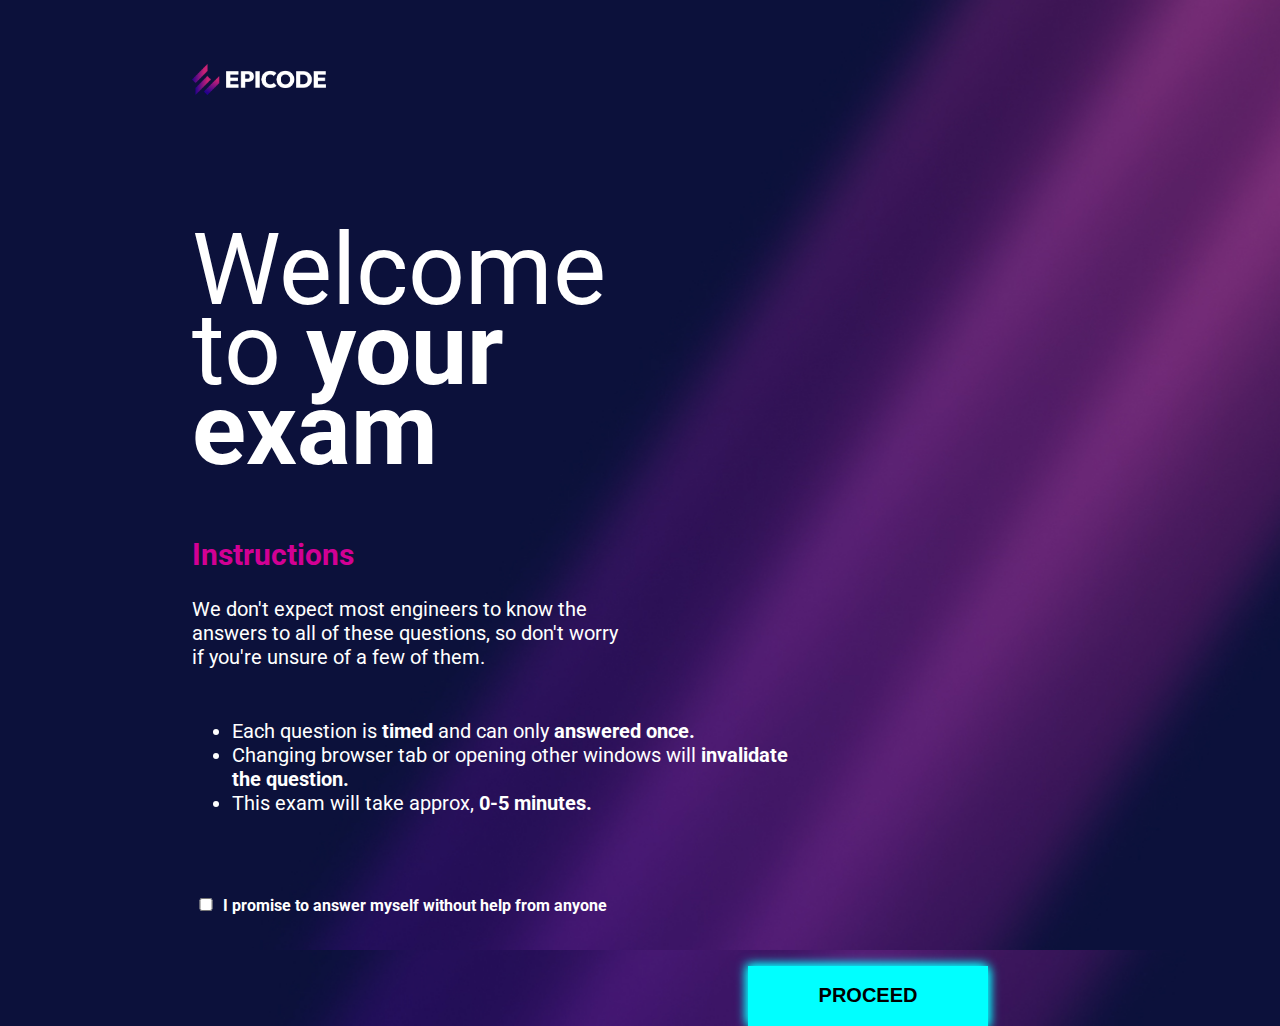
==== index.html @ 9892bd53 "Add files via upload" ====
<!DOCTYPE html>
<html lang="en">

<head>
    <meta charset="UTF-8">
    <meta name="viewport" content="width=device-width, initial-scale=1.0">
    <title>Welcome</title>
    <link rel="preconnect" href="https://fonts.googleapis.com">
    <link rel="preconnect" href="https://fonts.gstatic.com" crossorigin>
    <link
        href="https://fonts.googleapis.com/css2?family=Roboto:ital,wght@0,100;0,300;0,400;0,500;0,700;0,900;1,100;1,300;1,400;1,500;1,700;1,900&display=swap"
        rel="stylesheet">
    <link rel="stylesheet" href="Assets/Css/style.css">
</head>

<body>

    <header id="logo">
        <img src="Assets/Images/epicode_logo.png" alt="Logo Epicode" />
    </header>

    <main>

        <div id="instructions">

            <h1 id="title">Welcome to <b>your exam</b></h1>

            <h2 id="instructionsTitle">Instructions</h2>
            <p id="description">We don't expect most engineers to know the answers to all of these questions, so don't
                worry if you're unsure of a few of them.</p>

            <ul id="instructionList">
                <li>
                    Each question is <b>timed</b> and can only <b>answered once.</b>
                </li>
                <li>
                    Changing browser tab or opening other windows will <b>invalidate the question.</b>
                </li>
                <li>
                    This exam will take approx, <b>0-5 minutes.</b>
                </li>
            </ul>

        </div>

        <div id="proceed">

            <input type="checkbox" id="proceedCheck" required>
            <label for="proceed"><b>I promise to answer myself without help from anyone</b></label>
             <p id="errorProceded">check this field for continue exame</p>
            <button type="button" id="proceedButton">PROCEED</button>

        </div>
    </main>
    <script src="Assets/JS/1Welcome.js"></script>
</body>

</html>
---- Assets/Css/style.css ----
html,
body {
  margin: 0;
  padding: 0;
  box-sizing: border-box;
  background-image: url("../Images/bg.jpg");
  background-size: cover;
  color: white;
  font-family: "Roboto", sans-serif;
}

main,
header {
  width: 70%;
  margin: 0 auto;
}

#logo img {
  width: 15%;
  margin: 4em 0;
}

#instructions {
  width: 70%;
  font-size: 20px;
}

#title {
  font-weight: normal;
  font-size: 5em;
  width: 70%;
  line-height: 0.8em;
}

#instructionsTitle {
  color: #d20094;
}

#description {
  width: 70%;
}

#instructionList {
  margin: 50px 0;
}

#proceed {
  margin-top: 5em;
  width: 100%;
  position: relative;
}

#proceed input {
  cursor: pointer;
  width: 20px;
}

#proceed button {
  float: right;
  width: 12em;
  height: 3em;
  margin-right: 5em;
  font-size: 20px;
  font-weight: bold;
  border: none;
  background-color: #00ffff;
  box-shadow: 2px 2px 10px #00ffff, -2px -2px 10px #00ffff;
}

#errorProceded {
   color:red;
   visibility: hidden;
}

.isDisplay {
   visibility: visible !important;
}
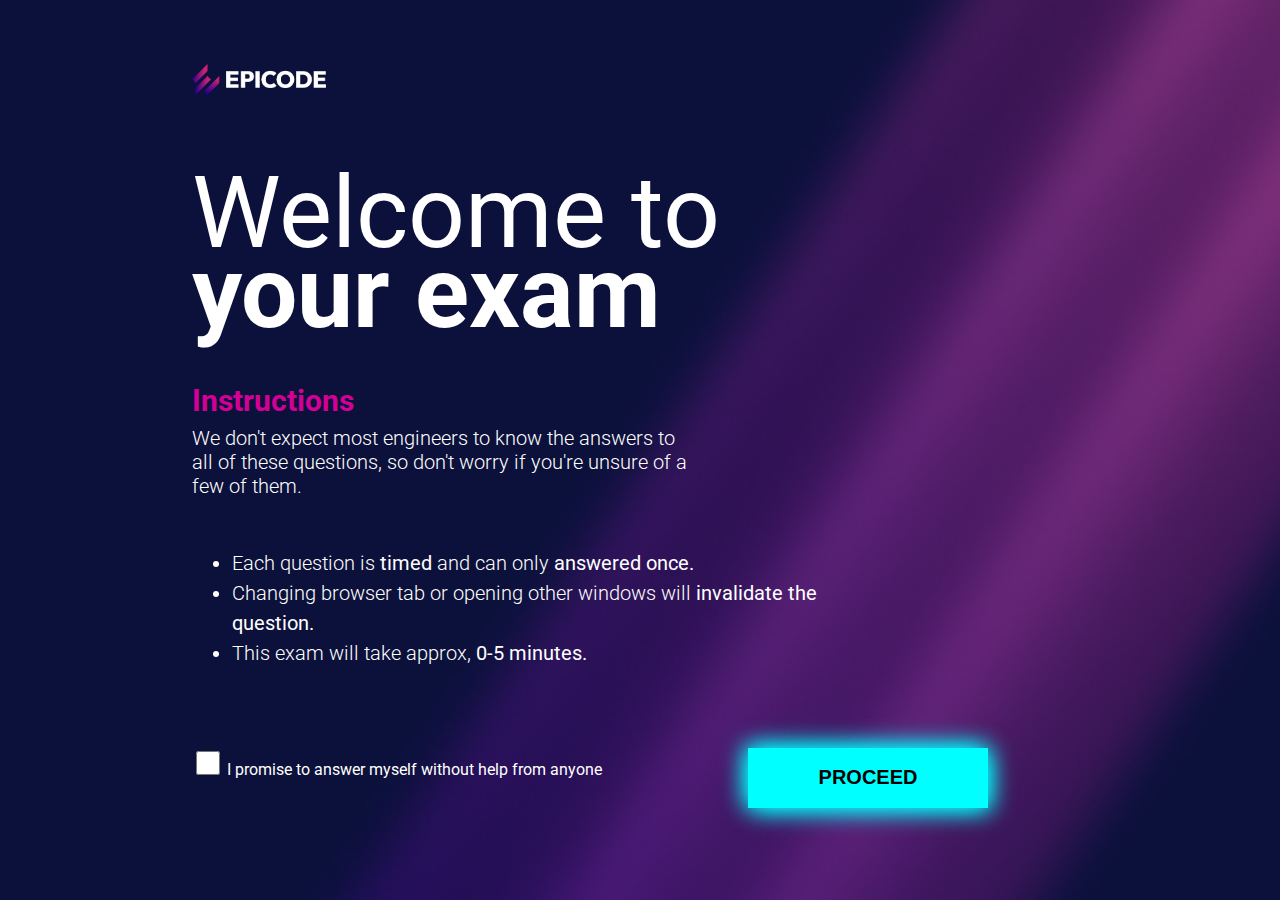
==== commit fa9e0d47: "Add files via upload" ====
--- a/index.html
+++ b/index.html
@@ -10,6 +10,7 @@
     <link
         href="https://fonts.googleapis.com/css2?family=Roboto:ital,wght@0,100;0,300;0,400;0,500;0,700;0,900;1,100;1,300;1,400;1,500;1,700;1,900&display=swap"
         rel="stylesheet">
+        <link rel="icon" href="Assets/Images/icon.jpg">
     <link rel="stylesheet" href="Assets/Css/style.css">
 </head>
 
@@ -23,11 +24,10 @@
 
         <div id="instructions">
 
-            <h1 id="title">Welcome to <b>your exam</b></h1>
+            <h1 id="title">Welcome to <br> <b>your exam</b></h1>
 
             <h2 id="instructionsTitle">Instructions</h2>
-            <p id="description">We don't expect most engineers to know the answers to all of these questions, so don't
-                worry if you're unsure of a few of them.</p>
+            <p id="description">We don't expect most engineers to know the answers to all of these questions, so don't worry if you're unsure of a few of them.</p>
 
             <ul id="instructionList">
                 <li>
@@ -45,14 +45,20 @@
 
         <div id="proceed">
 
-            <input type="checkbox" id="proceedCheck" required>
+            <input type="checkbox" required>
+            <span class="check"></span>
             <label for="proceed"><b>I promise to answer myself without help from anyone</b></label>
-             <p id="errorProceded">check this field for continue exame</p>
-            <button type="button" id="proceedButton">PROCEED</button>
+            
+            <button type="button">PROCEED</button>
 
         </div>
     </main>
-    <script src="Assets/JS/1Welcome.js"></script>
+    <footer>
+        <div>
+
+        </div>
+    </footer>
+
 </body>
 
 </html>--- a/Assets/Css/style.css
+++ b/Assets/Css/style.css
@@ -7,6 +7,7 @@
   background-size: cover;
   color: white;
   font-family: "Roboto", sans-serif;
+  font-weight: 300;
 }
 
 main,
@@ -28,35 +29,44 @@
 #title {
   font-weight: normal;
   font-size: 5em;
-  width: 70%;
   line-height: 0.8em;
+  margin-top: 10px;
 }
 
 #instructionsTitle {
   color: #d20094;
+  line-height: 1px;
 }
 
 #description {
-  width: 70%;
+  width: 80%;
 }
 
 #instructionList {
   margin: 50px 0;
 }
 
+#instructionList li {
+    line-height: 1.5em;
+}
+
 #proceed {
   margin-top: 5em;
   width: 100%;
-  position: relative;
 }
 
-#proceed input {
+input[type='checkbox'] {
   cursor: pointer;
-  width: 20px;
+  font: inherit;
+  width: 1.5em;
+  height: 1.5em;
+  color: transparent;
+  border: 10px solid black;
 }
 
 #proceed button {
   float: right;
+  cursor: pointer;
   width: 12em;
   height: 3em;
   margin-right: 5em;
@@ -64,14 +74,8 @@
   font-weight: bold;
   border: none;
   background-color: #00ffff;
-  box-shadow: 2px 2px 10px #00ffff, -2px -2px 10px #00ffff;
+  box-shadow: 3px 3px 1.2em #00ffff, -3px -3px 1.2em #00ffff;
 }
-
-#errorProceded {
-   color:red;
-   visibility: hidden;
+footer {
+    height: 10vh;
 }
-
-.isDisplay {
-   visibility: visible !important;
-}
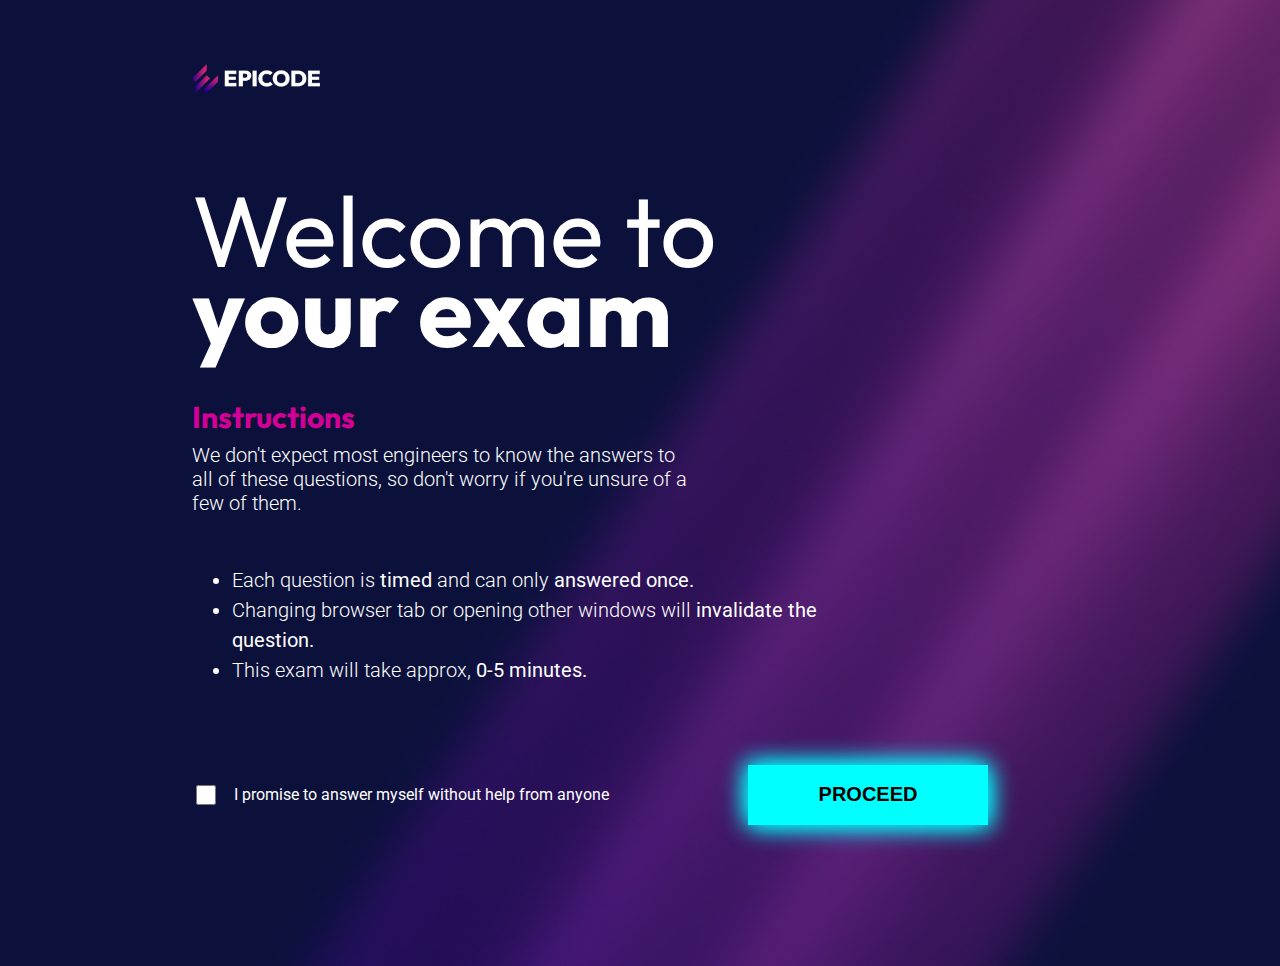
==== commit 7e1b7f95: "Add files via upload" ====
--- a/index.html
+++ b/index.html
@@ -8,9 +8,9 @@
     <link rel="preconnect" href="https://fonts.googleapis.com">
     <link rel="preconnect" href="https://fonts.gstatic.com" crossorigin>
     <link
-        href="https://fonts.googleapis.com/css2?family=Roboto:ital,wght@0,100;0,300;0,400;0,500;0,700;0,900;1,100;1,300;1,400;1,500;1,700;1,900&display=swap"
+        href="https://fonts.googleapis.com/css2?family=Outfit:wght@100..900&family=Roboto:ital,wght@0,100;0,300;0,400;0,500;0,700;0,900;1,100;1,300;1,400;1,500;1,700;1,900&display=swap"
         rel="stylesheet">
-        <link rel="icon" href="Assets/Images/icon.jpg">
+    <link rel="icon" href="Assets/Images/icon.jpg">
     <link rel="stylesheet" href="Assets/Css/style.css">
 </head>
 
@@ -45,20 +45,28 @@
 
         <div id="proceed">
 
-            <input type="checkbox" required>
-            <span class="check"></span>
-            <label for="proceed"><b>I promise to answer myself without help from anyone</b></label>
-            
-            <button type="button">PROCEED</button>
+            <div id="check">
+                <input type="checkbox" id="proceedCheck" required>
+                <label for="proceed"><b>I promise to answer myself without help from anyone</b></label>
+            </div>
+
+            <div>
+                <button type="button" id="proceedButton">PROCEED</button>
+            </div>
 
         </div>
+
+        <p id="errorProceded">Check this field for continue exame</p>
+
     </main>
+
     <footer>
         <div>
 
         </div>
     </footer>
 
+    <script src="Assets/Js/script.js"></script>
 </body>
 
 </html>--- a/Assets/Css/style.css
+++ b/Assets/Css/style.css
@@ -6,7 +6,7 @@
   background-image: url("../Images/bg.jpg");
   background-size: cover;
   color: white;
-  font-family: "Roboto", sans-serif;
+  font-family: "Roboto", serif;
   font-weight: 300;
 }
 
@@ -16,10 +16,22 @@
   margin: 0 auto;
 }
 
+h1,
+h2,
+h3 {
+  font-family: "Outfit", sans-serif;
+}
+
+#logo {
+  height: 20vh;
+}
+
 #logo img {
-  width: 15%;
+  width: 10vw;
   margin: 4em 0;
 }
+
+/* ----- Welcome page ----- */
 
 #instructions {
   width: 70%;
@@ -47,7 +59,7 @@
 }
 
 #instructionList li {
-    line-height: 1.5em;
+  line-height: 1.5em;
 }
 
 #proceed {
@@ -55,13 +67,21 @@
   width: 100%;
 }
 
-input[type='checkbox'] {
-  cursor: pointer;
-  font: inherit;
+#proceed,
+#check {
+  display: flex;
+  align-items: center;
+  justify-content: space-between;
+}
+
+input[type="checkbox"] {
+  cursor: pointer;
   width: 1.5em;
   height: 1.5em;
-  color: transparent;
-  border: 10px solid black;
+}
+
+#check label {
+  margin-left: 15px;
 }
 
 #proceed button {
@@ -76,6 +96,203 @@
   background-color: #00ffff;
   box-shadow: 3px 3px 1.2em #00ffff, -3px -3px 1.2em #00ffff;
 }
+
+#errorProceded {
+  color: red;
+  visibility: hidden;
+}
+
+.isDisplay {
+  visibility: visible !important;
+}
+
 footer {
-    height: 10vh;
-}
+  height: 10vh;
+}
+
+/* ----- Exam page ----- */
+
+#timer {
+  float: right;
+}
+
+.c-countdown-wrapper {
+  width: 7vw;
+  height: 11vh;
+  font-size: xxx-large;
+   word-wrap: normal; 
+  float: right;
+  margin-bottom: 1em;
+  align-content: center;
+}
+
+#exam,
+#questionNumber {
+  text-align: center;
+}
+
+#question {
+  font-size: 3.5em;
+  font-weight: normal;
+  margin-bottom: 1.5em;
+}
+
+#timer {
+  font-weight: bold;
+}
+
+.option {
+  min-width: 450px;
+  height: 5em;
+  margin: 2em;
+  border: transparent;
+  border-radius: 40px;
+  box-shadow: 3px -1px 3px white, -2px -2px 3px white;
+  background-color: rgb(255, 255, 255, 10%);
+  color: white;
+  font-size: 1em;
+}
+
+.option:hover {
+  background-color: #d20094;
+}
+
+#questionNumber {
+  margin-top: 3em;
+  font-weight: 400;
+  font-size: 1.5em;
+}
+
+/* ----- Result page ----- */
+
+#results {
+  text-align: center;
+  height: 75vh;
+  font-size: 2em;
+  font-family: "Outfit", sans-serif;
+}
+
+#results h1 {
+  margin: 0;
+}
+
+#summary {
+    margin-top: 0;
+    margin-bottom: 20px;
+}
+
+#results section {
+  display: flex;
+  justify-content: space-between;
+  align-items: center;
+  font-size: 2em;
+  height: 50vh;
+}
+
+#correct, #wrong {
+    line-height: 0;
+}
+
+#correct {
+    text-align: left;
+}
+
+#wrong{
+    text-align: right;
+}
+
+#percentageCorrect, #percentageWrong{
+    font-weight: bold;
+}
+
+#questionsCorrect, #questionsWrong {
+    font-size: 0.4em;
+}
+
+#rate {
+  margin: 2em;
+  width: 180px;
+  height: 60px;
+  background-color: transparent;
+  border: 2px solid white;
+  color: white;
+  font-weight: bold;
+  font-size: 0.5em;
+  cursor: pointer;
+}
+
+/* ----- Feedback page ----- */
+
+#feedback {
+  text-align: center;
+  font-size: 1.5em;
+  width: 60%;
+  font-family: "Outfit", sans-serif;
+}
+
+#feedbackTitle {
+  font-size: 2em;
+  font-family: "Roboto", serif;
+}
+
+#stars {
+  margin: 3em 0 4em 0;
+}
+
+#star {
+  cursor: pointer;
+  margin: 5px;
+}
+
+#feedback input {
+  background-color: transparent;
+  border: none;
+  border-bottom: 2px solid #d20094;
+  width: 80%;
+  height: 40px;
+  font-size: 1em;
+  padding-left: 30px;
+  color: white;
+}
+
+#feedback button {
+  cursor: pointer;
+  width: 12em;
+  height: 3em;
+  margin-top: 5%;
+  font-size: 20px;
+  font-weight: bold;
+  border: none;
+  background-color: #00ffff;
+  box-shadow: 3px 3px 1.2em #00ffff, -3px -3px 1.2em #00ffff;
+}
+
+#question button {
+  float: right;
+  cursor: pointer;
+  width: 12em;
+  height: 3em;
+  margin-right: 5em;
+  font-size: 20px;
+  font-weight: bold;
+  border: none;
+  background-color: #00ffff;
+  box-shadow: 3px 3px 1.2em #00ffff, -3px -3px 1.2em #00ffff;
+}
+
+#answerConfirm {
+  float: right;
+  cursor: pointer;
+  width: 12em;
+  height: 3em;
+  margin-right: 5em;
+  font-size: 20px;
+  font-weight: bold;
+  border: none;
+  background-color: #00ffff;
+  box-shadow: 3px 3px 1.2em #00ffff, -3px -3px 1.2em #00ffff;
+}
+
+.selected {
+  box-shadow: 3px 3px 1.2em #3d0e44, -3px -3px 1.2em #3d0e44;
+}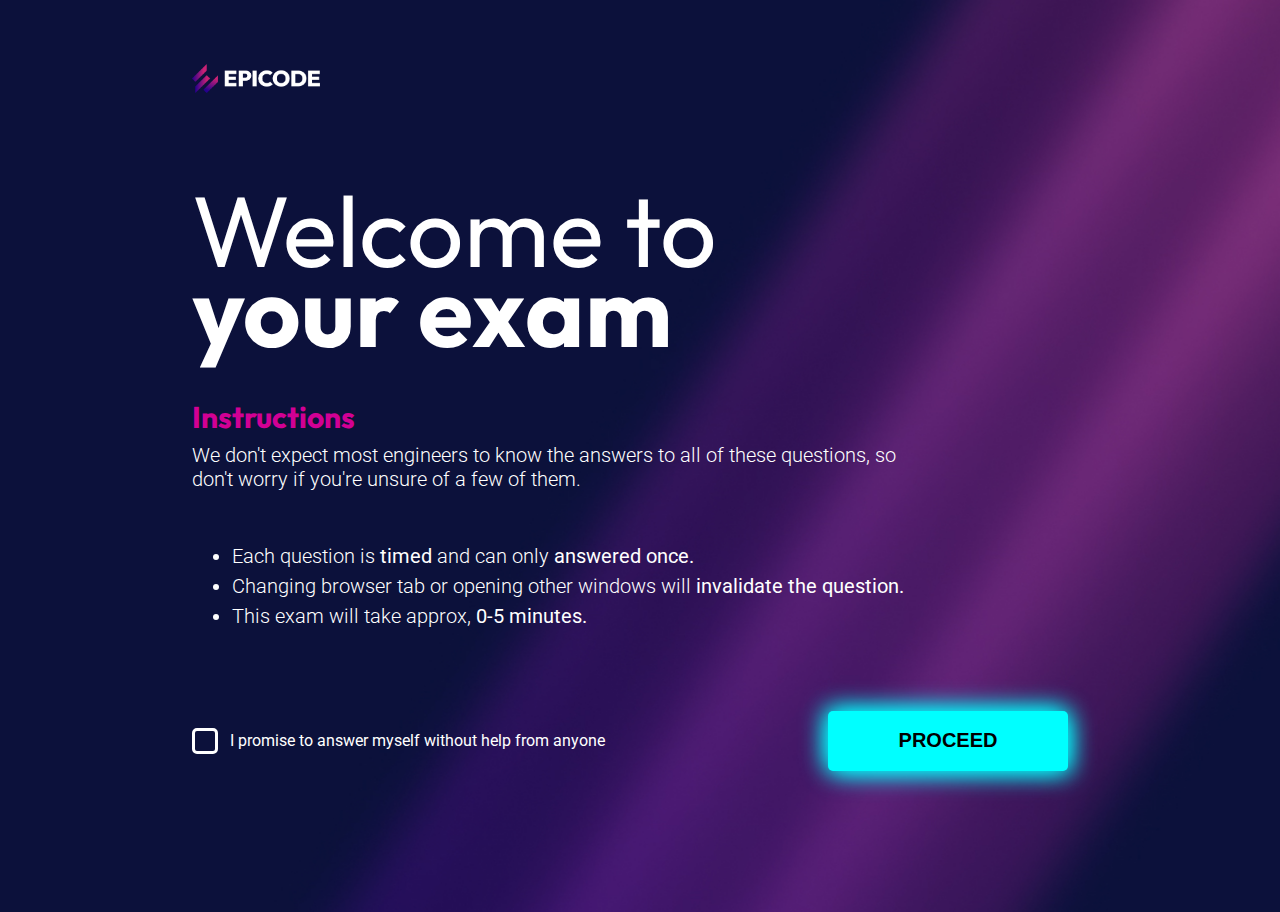
==== commit 90fcc2df: "Add files via upload" ====
--- a/index.html
+++ b/index.html
@@ -1,72 +1,78 @@
-<!DOCTYPE html>
-<html lang="en">
-
-<head>
-    <meta charset="UTF-8">
-    <meta name="viewport" content="width=device-width, initial-scale=1.0">
-    <title>Welcome</title>
-    <link rel="preconnect" href="https://fonts.googleapis.com">
-    <link rel="preconnect" href="https://fonts.gstatic.com" crossorigin>
-    <link
-        href="https://fonts.googleapis.com/css2?family=Outfit:wght@100..900&family=Roboto:ital,wght@0,100;0,300;0,400;0,500;0,700;0,900;1,100;1,300;1,400;1,500;1,700;1,900&display=swap"
-        rel="stylesheet">
-    <link rel="icon" href="Assets/Images/icon.jpg">
-    <link rel="stylesheet" href="Assets/Css/style.css">
-</head>
-
-<body>
-
-    <header id="logo">
-        <img src="Assets/Images/epicode_logo.png" alt="Logo Epicode" />
-    </header>
-
-    <main>
-
-        <div id="instructions">
-
-            <h1 id="title">Welcome to <br> <b>your exam</b></h1>
-
-            <h2 id="instructionsTitle">Instructions</h2>
-            <p id="description">We don't expect most engineers to know the answers to all of these questions, so don't worry if you're unsure of a few of them.</p>
-
-            <ul id="instructionList">
-                <li>
-                    Each question is <b>timed</b> and can only <b>answered once.</b>
-                </li>
-                <li>
-                    Changing browser tab or opening other windows will <b>invalidate the question.</b>
-                </li>
-                <li>
-                    This exam will take approx, <b>0-5 minutes.</b>
-                </li>
-            </ul>
-
-        </div>
-
-        <div id="proceed">
-
-            <div id="check">
-                <input type="checkbox" id="proceedCheck" required>
-                <label for="proceed"><b>I promise to answer myself without help from anyone</b></label>
-            </div>
-
-            <div>
-                <button type="button" id="proceedButton">PROCEED</button>
-            </div>
-
-        </div>
-
-        <p id="errorProceded">Check this field for continue exame</p>
-
-    </main>
-
-    <footer>
-        <div>
-
-        </div>
-    </footer>
-
-    <script src="Assets/Js/script.js"></script>
-</body>
-
+<!DOCTYPE html>
+<html lang="en">
+
+<head>
+    <meta charset="UTF-8">
+    <meta name="viewport" content="width=device-width, initial-scale=1.0">
+    <title>Welcome</title>
+    <link rel="preconnect" href="https://fonts.googleapis.com">
+    <link rel="preconnect" href="https://fonts.gstatic.com" crossorigin>
+    <link
+        href="https://fonts.googleapis.com/css2?family=Outfit:wght@100..900&family=Roboto:ital,wght@0,100;0,300;0,400;0,500;0,700;0,900;1,100;1,300;1,400;1,500;1,700;1,900&display=swap"
+        rel="stylesheet">
+    <link rel="icon" href="Assets/Images/icon.jpg">
+    <link rel="stylesheet" href="Assets/Css/style.css">
+</head>
+
+<body>
+
+    <header id="logo">
+        <img src="Assets/Images/epicode_logo.png" alt="Logo Epicode" />
+    </header>
+
+    <main>
+
+        <div id="instructions">
+
+            <h1 id="title">Welcome to <br> <b>your exam</b></h1>
+
+            <h2 id="instructionsTitle">Instructions</h2>
+            <p id="description">We don't expect most engineers to know the answers to all of these questions, so don't
+                worry if you're unsure of a few of them.</p>
+
+            <ul id="instructionList">
+                <li>
+                    Each question is <b>timed</b> and can only <b>answered once.</b>
+                </li>
+                <li>
+                    Changing browser tab or opening other windows will <b>invalidate the question.</b>
+                </li>
+                <li>
+                    This exam will take approx, <b>0-5 minutes.</b>
+                </li>
+            </ul>
+
+        </div>
+
+        <div id="proceed">
+
+            <div id="check">
+
+                <label class="check">
+                    <input type="checkbox" id="proceedCheck" required>
+                    <span class="checkmark"></span> &nbsp; &nbsp;
+                    <b>I promise to answer myself without help from anyone</b>
+                </label>
+
+            </div>
+
+            <div>
+                <button type="button" id="proceedButton" class="btnBlue">PROCEED</button>
+            </div>
+
+        </div>
+
+        <p id="errorProceded">Check this field for continue exame</p>
+
+    </main>
+
+    <footer id="footer">
+        <div>
+
+        </div>
+    </footer>
+
+    <script src="Assets/Js/script.js"></script>
+</body>
+
 </html>--- a/Assets/Css/style.css
+++ b/Assets/Css/style.css
@@ -1,298 +1,310 @@
-html,
-body {
-  margin: 0;
-  padding: 0;
-  box-sizing: border-box;
-  background-image: url("../Images/bg.jpg");
-  background-size: cover;
-  color: white;
-  font-family: "Roboto", serif;
-  font-weight: 300;
-}
-
-main,
-header {
-  width: 70%;
-  margin: 0 auto;
-}
-
-h1,
-h2,
-h3 {
-  font-family: "Outfit", sans-serif;
-}
-
-#logo {
-  height: 20vh;
-}
-
-#logo img {
-  width: 10vw;
-  margin: 4em 0;
-}
-
-/* ----- Welcome page ----- */
-
-#instructions {
-  width: 70%;
-  font-size: 20px;
-}
-
-#title {
-  font-weight: normal;
-  font-size: 5em;
-  line-height: 0.8em;
-  margin-top: 10px;
-}
-
-#instructionsTitle {
-  color: #d20094;
-  line-height: 1px;
-}
-
-#description {
-  width: 80%;
-}
-
-#instructionList {
-  margin: 50px 0;
-}
-
-#instructionList li {
-  line-height: 1.5em;
-}
-
-#proceed {
-  margin-top: 5em;
-  width: 100%;
-}
-
-#proceed,
-#check {
-  display: flex;
-  align-items: center;
-  justify-content: space-between;
-}
-
-input[type="checkbox"] {
-  cursor: pointer;
-  width: 1.5em;
-  height: 1.5em;
-}
-
-#check label {
-  margin-left: 15px;
-}
-
-#proceed button {
-  float: right;
-  cursor: pointer;
-  width: 12em;
-  height: 3em;
-  margin-right: 5em;
-  font-size: 20px;
-  font-weight: bold;
-  border: none;
-  background-color: #00ffff;
-  box-shadow: 3px 3px 1.2em #00ffff, -3px -3px 1.2em #00ffff;
-}
-
-#errorProceded {
-  color: red;
-  visibility: hidden;
-}
-
-.isDisplay {
-  visibility: visible !important;
-}
-
-footer {
-  height: 10vh;
-}
-
-/* ----- Exam page ----- */
-
-#timer {
-  float: right;
-}
-
-.c-countdown-wrapper {
-  width: 7vw;
-  height: 11vh;
-  font-size: xxx-large;
-   word-wrap: normal; 
-  float: right;
-  margin-bottom: 1em;
-  align-content: center;
-}
-
-#exam,
-#questionNumber {
-  text-align: center;
-}
-
-#question {
-  font-size: 3.5em;
-  font-weight: normal;
-  margin-bottom: 1.5em;
-}
-
-#timer {
-  font-weight: bold;
-}
-
-.option {
-  min-width: 450px;
-  height: 5em;
-  margin: 2em;
-  border: transparent;
-  border-radius: 40px;
-  box-shadow: 3px -1px 3px white, -2px -2px 3px white;
-  background-color: rgb(255, 255, 255, 10%);
-  color: white;
-  font-size: 1em;
-}
-
-.option:hover {
-  background-color: #d20094;
-}
-
-#questionNumber {
-  margin-top: 3em;
-  font-weight: 400;
-  font-size: 1.5em;
-}
-
-/* ----- Result page ----- */
-
-#results {
-  text-align: center;
-  height: 75vh;
-  font-size: 2em;
-  font-family: "Outfit", sans-serif;
-}
-
-#results h1 {
-  margin: 0;
-}
-
-#summary {
-    margin-top: 0;
-    margin-bottom: 20px;
-}
-
-#results section {
-  display: flex;
-  justify-content: space-between;
-  align-items: center;
-  font-size: 2em;
-  height: 50vh;
-}
-
-#correct, #wrong {
-    line-height: 0;
-}
-
-#correct {
-    text-align: left;
-}
-
-#wrong{
-    text-align: right;
-}
-
-#percentageCorrect, #percentageWrong{
-    font-weight: bold;
-}
-
-#questionsCorrect, #questionsWrong {
-    font-size: 0.4em;
-}
-
-#rate {
-  margin: 2em;
-  width: 180px;
-  height: 60px;
-  background-color: transparent;
-  border: 2px solid white;
-  color: white;
-  font-weight: bold;
-  font-size: 0.5em;
-  cursor: pointer;
-}
-
-/* ----- Feedback page ----- */
-
-#feedback {
-  text-align: center;
-  font-size: 1.5em;
-  width: 60%;
-  font-family: "Outfit", sans-serif;
-}
-
-#feedbackTitle {
-  font-size: 2em;
-  font-family: "Roboto", serif;
-}
-
-#stars {
-  margin: 3em 0 4em 0;
-}
-
-#star {
-  cursor: pointer;
-  margin: 5px;
-}
-
-#feedback input {
-  background-color: transparent;
-  border: none;
-  border-bottom: 2px solid #d20094;
-  width: 80%;
-  height: 40px;
-  font-size: 1em;
-  padding-left: 30px;
-  color: white;
-}
-
-#feedback button {
-  cursor: pointer;
-  width: 12em;
-  height: 3em;
-  margin-top: 5%;
-  font-size: 20px;
-  font-weight: bold;
-  border: none;
-  background-color: #00ffff;
-  box-shadow: 3px 3px 1.2em #00ffff, -3px -3px 1.2em #00ffff;
-}
-
-#question button {
-  float: right;
-  cursor: pointer;
-  width: 12em;
-  height: 3em;
-  margin-right: 5em;
-  font-size: 20px;
-  font-weight: bold;
-  border: none;
-  background-color: #00ffff;
-  box-shadow: 3px 3px 1.2em #00ffff, -3px -3px 1.2em #00ffff;
-}
-
-#answerConfirm {
-  float: right;
-  cursor: pointer;
-  width: 12em;
-  height: 3em;
-  margin-right: 5em;
-  font-size: 20px;
-  font-weight: bold;
-  border: none;
-  background-color: #00ffff;
-  box-shadow: 3px 3px 1.2em #00ffff, -3px -3px 1.2em #00ffff;
-}
-
-.selected {
-  box-shadow: 3px 3px 1.2em #3d0e44, -3px -3px 1.2em #3d0e44;
-}+html,
+body {
+  margin: 0;
+  padding: 0;
+  box-sizing: border-box;
+  background-image: url("../Images/bg.jpg");
+  background-size: cover;
+  color: white;
+  font-family: "Roboto", serif;
+  font-weight: 300;
+}
+
+main,
+header {
+  width: 70%;
+  margin: 0 auto;
+}
+
+h1,
+h2,
+h3 {
+  font-family: "Outfit", sans-serif;
+}
+
+#logo {
+  height: 20vh;
+}
+
+#logo img {
+  width: 10vw;
+  margin: 4em 0;
+}
+
+.btnBlue {
+  cursor: pointer;
+  width: 12em;
+  height: 3em;
+  font-size: 20px;
+  font-weight: bold;
+  border: none;
+  background-color: #00ffff;
+  box-shadow: 3px 3px 1.2em #00ffff, -3px -3px 1.2em #00ffff;
+  border-radius: 5px;
+}
+
+#proceed,
+#check,
+.check,
+#results section {
+  display: flex;
+  align-items: center;
+  justify-content: space-between;
+}
+
+/* ----- Welcome page ----- */
+
+#instructions {
+  max-width: 1000px;
+  min-width: 600px;
+  font-size: 20px;
+}
+
+#title {
+  font-weight: normal;
+  font-size: 5em;
+  line-height: 0.8em;
+  margin-top: 10px;
+}
+
+#instructionsTitle {
+  color: #d20094;
+  line-height: 1px;
+}
+
+#description {
+  width: 80%;
+}
+
+#instructionList {
+  margin: 50px 0;
+}
+
+#instructionList li {
+  line-height: 1.5em;
+}
+
+#proceed {
+  margin-top: 5em;
+  width: 100%;
+}
+
+input[type="checkbox"] {
+  visibility: hidden;
+  display: none;
+}
+
+#check {
+  cursor: pointer;
+}
+
+.checkmark:hover {
+  background-color: gray;
+  cursor: pointer;
+}
+
+#check input:checked ~ .checkmark {
+  width: 25px;
+  height: 25px;
+  background-color: #d20094;
+  border-radius: 5px;
+}
+
+.checkmark {
+  display: inline-block;
+  width: 20px;
+  height: 20px;
+  border: 3px solid white;
+  border-radius: 5px;
+  transition: all 0.375s;
+}
+
+#proceed button {
+  float: right;
+  margin-right: 1em;
+}
+
+#errorProceded {
+  color: red;
+  visibility: hidden;
+}
+
+.isDisplay {
+  visibility: visible !important;
+}
+
+#footer {
+  height: 10vh;
+}
+
+/* ----- Exam page ----- */
+
+.c-countdown-wrapper {
+  width: 8vw;
+  height: 11vh;
+  word-wrap: normal;
+  float: right;
+  align-content: center;
+  margin-top: 2em;
+}
+
+#timeriminig {
+  font-size: 2em;
+  color: white;
+  margin-top: -120px;
+  margin-right: -600px;
+}
+
+#exam,
+#questionNumber {
+  text-align: center;
+}
+
+#question {
+  font-size: 3.5em;
+  font-weight: normal;
+  margin-bottom: 1.5em;
+}
+
+.option {
+  min-width: 450px;
+  height: 5em;
+  margin: 2em;
+  border: transparent;
+  border-radius: 40px;
+  box-shadow: 3px -1px 3px white, -2px -2px 3px white;
+  background-color: rgb(255, 255, 255, 10%);
+  color: white;
+  font-size: 1em;
+}
+
+.option:hover {
+  background-color: #d20094;
+}
+
+.selected {
+  background-color: #d20094;
+}
+
+#answerConfirm {
+  margin-top: 2em;
+  border-radius: 10px;
+}
+
+#questionNumber {
+  margin-top: 3em;
+  font-weight: 400;
+  font-size: 1.3em;
+}
+
+.colored {
+  color: #d20094;
+}
+
+/* ----- Result page ----- */
+
+#results {
+  text-align: center;
+  height: 75vh;
+  font-size: 2em;
+  font-family: "Outfit", sans-serif;
+}
+
+#results h1 {
+  margin: 0;
+}
+
+#summary {
+  margin-top: 0;
+  margin-bottom: 20px;
+}
+
+#results section {
+  font-size: 2em;
+  height: 50vh;
+}
+
+#correct,
+#wrong {
+  line-height: 0;
+}
+
+#correct {
+  text-align: left;
+}
+
+#wrong {
+  text-align: right;
+}
+
+#percentageCorrect,
+#percentageWrong {
+  font-weight: bold;
+}
+
+#questionsCorrect,
+#questionsWrong {
+  font-size: 0.4em;
+}
+
+#rate {
+  margin: 2em;
+  width: 180px;
+  height: 60px;
+  background-color: transparent;
+  border: 2px solid white;
+  color: white;
+  font-weight: bold;
+  font-size: 0.5em;
+  cursor: pointer;
+  border-radius: 5px;
+}
+
+/* ----- Feedback page ----- */
+
+#feedback {
+  text-align: center;
+  font-size: 1.5em;
+  width: 60%;
+  font-family: "Outfit", sans-serif;
+}
+
+#feedbackTitle {
+  font-size: 2em;
+  font-family: "Roboto", serif;
+}
+
+#stars {
+  margin: 2em 0;
+}
+
+.star {
+  filter: grayscale(100%);
+  cursor: pointer;
+  margin: 5px;
+}
+
+.star:hover,
+.star.hovered {
+  filter: grayscale(0%);
+  transform: scale(1.2);
+}
+
+.star.selected {
+  filter: grayscale(0%);
+}
+
+#feedback input {
+  background-color: transparent;
+  border: none;
+  border-bottom: 2px solid #d20094;
+  width: 80%;
+  height: 40px;
+  font-size: 1em;
+  padding-left: 30px;
+  color: white;
+}
+
+#feedback button {
+  margin-top: 3em;
+}
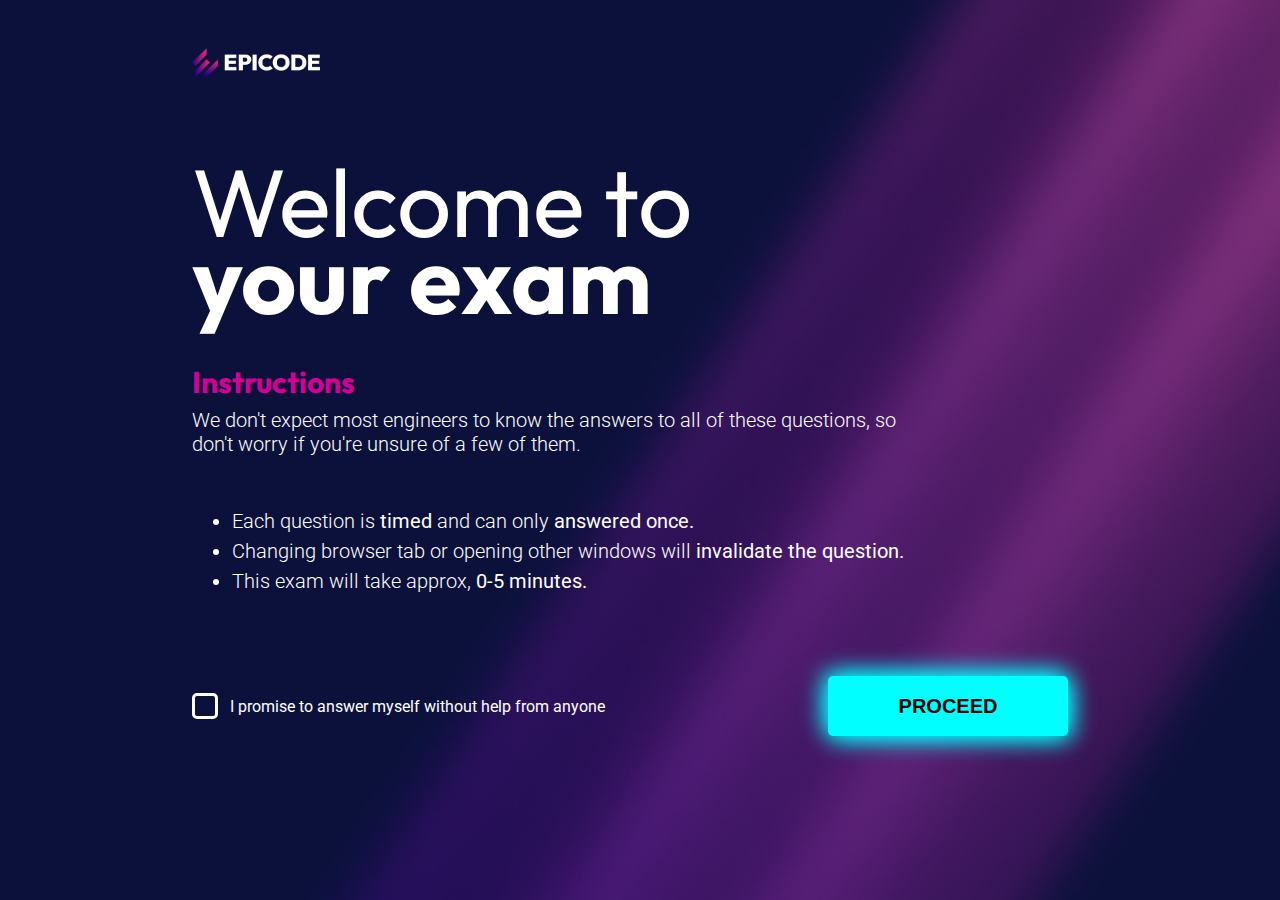
==== commit 463c05d7: "Add files via upload" ====
--- a/index.html
+++ b/index.html
@@ -66,10 +66,8 @@
 
     </main>
 
-    <footer id="footer">
-        <div>
+    <footer>
 
-        </div>
     </footer>
 
     <script src="Assets/Js/script.js"></script>
--- a/Assets/Css/style.css
+++ b/Assets/Css/style.css
@@ -8,6 +8,7 @@
   color: white;
   font-family: "Roboto", serif;
   font-weight: 300;
+  min-height: 100vh;
 }
 
 main,
@@ -23,12 +24,12 @@
 }
 
 #logo {
-  height: 20vh;
+  height: 14vh;
 }
 
 #logo img {
   width: 10vw;
-  margin: 4em 0;
+  margin: 3em 0;
 }
 
 .btnBlue {
@@ -49,7 +50,13 @@
 #results section {
   display: flex;
   align-items: center;
+  align-content: center;
   justify-content: space-between;
+}
+
+input[type="checkbox"], .optionContainer input  {
+  visibility: hidden;
+  display: none;
 }
 
 /* ----- Welcome page ----- */
@@ -62,9 +69,9 @@
 
 #title {
   font-weight: normal;
-  font-size: 5em;
+  font-size: 4.8em;
   line-height: 0.8em;
-  margin-top: 10px;
+  margin-top: 0.4em;
 }
 
 #instructionsTitle {
@@ -87,11 +94,6 @@
 #proceed {
   margin-top: 5em;
   width: 100%;
-}
-
-input[type="checkbox"] {
-  visibility: hidden;
-  display: none;
 }
 
 #check {
@@ -108,6 +110,7 @@
   height: 25px;
   background-color: #d20094;
   border-radius: 5px;
+  transform: rotate(90deg);
 }
 
 .checkmark {
@@ -116,7 +119,7 @@
   height: 20px;
   border: 3px solid white;
   border-radius: 5px;
-  transition: all 0.375s;
+  transition: all 0.4s;
 }
 
 #proceed button {
@@ -148,42 +151,45 @@
   margin-top: 2em;
 }
 
-#timeriminig {
-  font-size: 2em;
-  color: white;
-  margin-top: -120px;
-  margin-right: -600px;
-}
-
 #exam,
-#questionNumber {
+.numbersQuestion {
   text-align: center;
 }
 
+#exam {
+  margin-top: 6em;
+}
+
 #question {
-  font-size: 3.5em;
+  font-size: 3.2em;
   font-weight: normal;
   margin-bottom: 1.5em;
 }
 
 .option {
-  min-width: 450px;
-  height: 5em;
-  margin: 2em;
+  display: inline-block;
+  padding: 26px;
+  width: 20em;
+  height: 80px;
+  margin: 2em 2em;
   border: transparent;
   border-radius: 40px;
   box-shadow: 3px -1px 3px white, -2px -2px 3px white;
   background-color: rgb(255, 255, 255, 10%);
   color: white;
-  font-size: 1em;
+  font-size: 1.3em;
+  cursor: pointer;
+  box-sizing: border-box;
 }
 
 .option:hover {
   background-color: #d20094;
 }
 
-.selected {
-  background-color: #d20094;
+.optionContainer input:checked ~ div {
+  border: 3px solid #d20094;
+  border-bottom: 3px;
+  box-shadow: 3px -1px 4px #d20094, -2px -2px 4px #d20094;
 }
 
 #answerConfirm {
@@ -191,21 +197,23 @@
   border-radius: 10px;
 }
 
-#questionNumber {
-  margin-top: 3em;
+.numbersQuestion {
+  margin: 4em 0;
   font-weight: 400;
   font-size: 1.3em;
+  letter-spacing: 2px;
 }
 
 .colored {
   color: #d20094;
+  font-weight: bold;
 }
 
 /* ----- Result page ----- */
 
 #results {
   text-align: center;
-  height: 75vh;
+  margin: 0 auto;
   font-size: 2em;
   font-family: "Outfit", sans-serif;
 }
@@ -221,7 +229,8 @@
 
 #results section {
   font-size: 2em;
-  height: 50vh;
+  justify-content: space-around;
+  margin-top: -30px;
 }
 
 #correct,
@@ -247,15 +256,48 @@
   font-size: 0.4em;
 }
 
+#graphic {
+  font-family: "Roboto", serif;
+  border-radius: 50%; 
+  border: 40px solid #00ffff; 
+  border-bottom: 40px solid #d20094; 
+  width: 400px;
+  height: 400px;
+  font-size: 0.5em;
+  text-align: center;
+  margin-top: 1.7em;
+}
+
+#graphic div {
+  margin: 80px 0 0 42px;
+  width: 100%;
+}
+
+#text {
+  color: #00ffff;
+  font-size: 0.9em;
+}
+
+#result {
+  width: 80%;
+  font-weight: bold;
+}
+
+#resultText {
+  width: 80%;
+  font-size: 0.6em;
+  margin-top: 3em;
+}
+
 #rate {
-  margin: 2em;
-  width: 180px;
-  height: 60px;
+  margin: 2.5em 0 3.5em 36px;
+  width: 280px;
+  height: 90px;
   background-color: transparent;
   border: 2px solid white;
   color: white;
   font-weight: bold;
-  font-size: 0.5em;
+  font-size: 0.8em;
   cursor: pointer;
   border-radius: 5px;
 }
@@ -290,7 +332,7 @@
   transform: scale(1.2);
 }
 
-.star.selected {
+.star.starSelected {
   filter: grayscale(0%);
 }
 
@@ -306,5 +348,6 @@
 }
 
 #feedback button {
-  margin-top: 3em;
-}
+  margin: 3em 0;
+}
+
